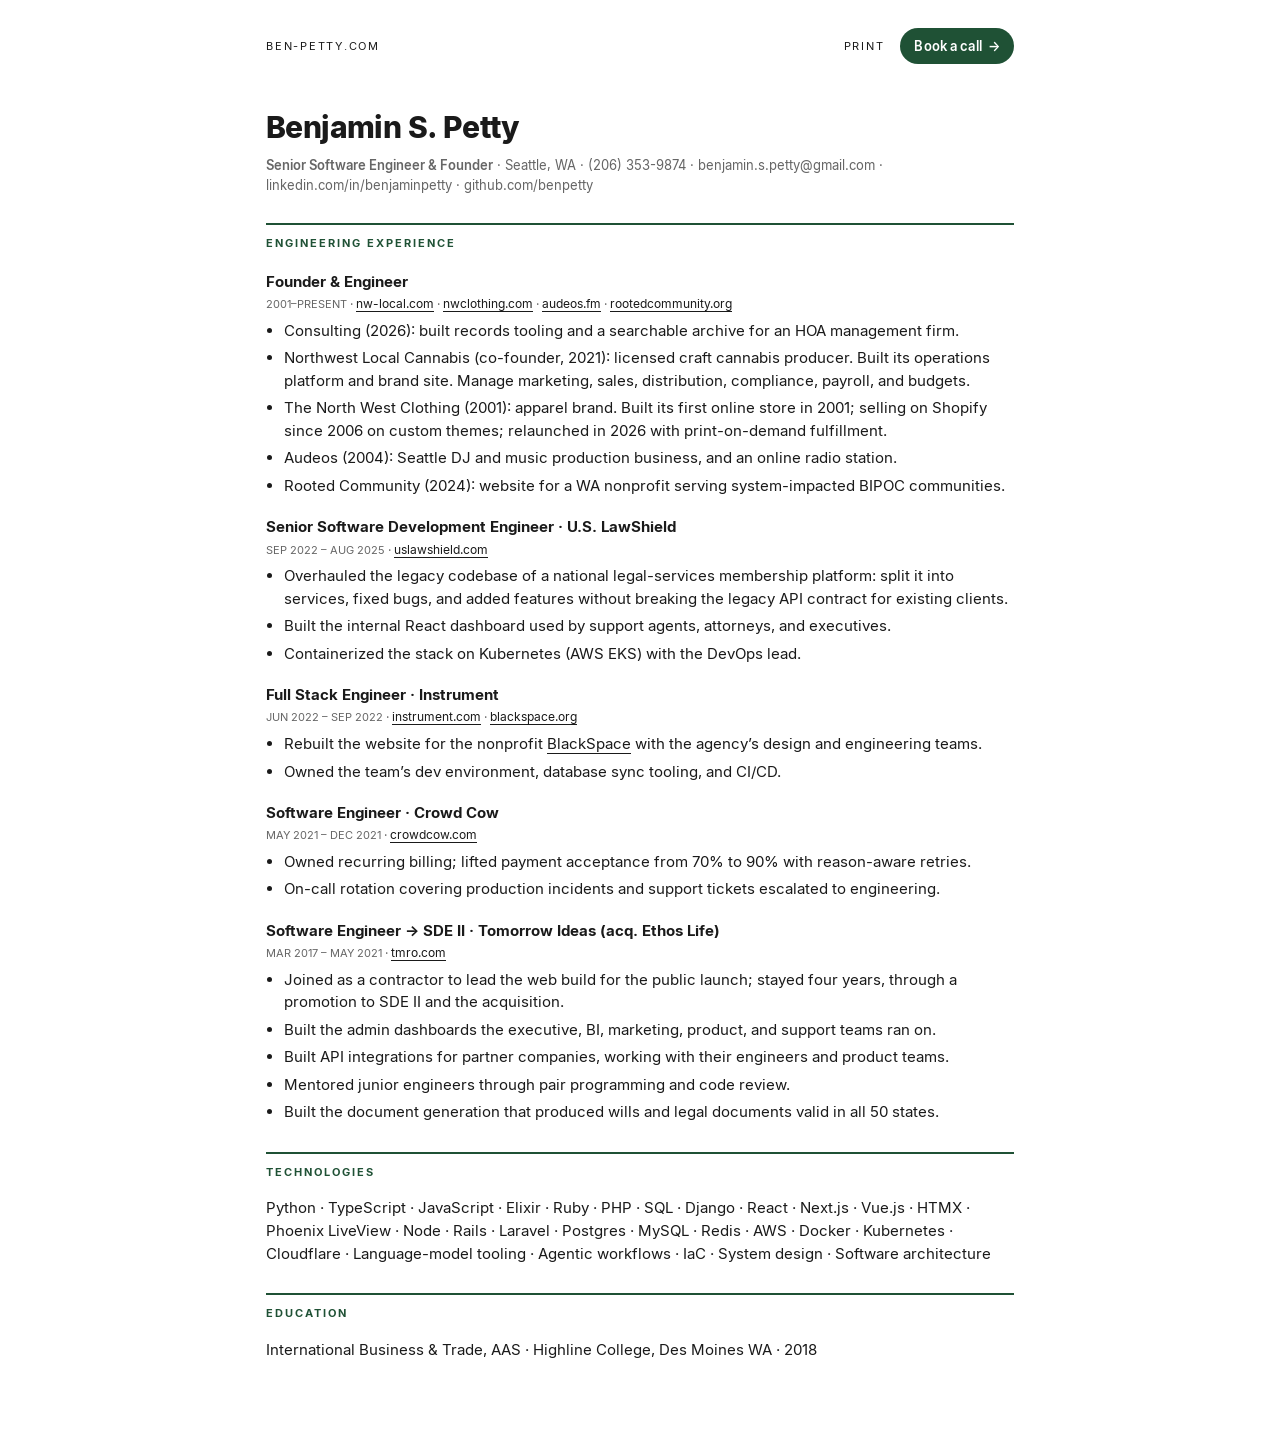
==== index.html @ d28b22ce "chore: deploy from ben-petty.com@0de0286" ====
<!DOCTYPE html>
<html lang="en">
<head>
  <meta charset="UTF-8">
  <meta name="viewport" content="width=device-width, initial-scale=1">

  <title>Benjamin S. Petty — Senior Software Engineer & Founder</title>
  <meta name="description" content="Senior software engineer and founder. Shipping products since 2001, on engineering teams since 2017. Open to senior engineering roles and contract/fractional engagements. Building four independent Pacific Northwest brands: Audeos.fm, Northwest Local Cannabis, The North West Clothing, Rooted Community.">
  <meta name="author" content="Benjamin S. Petty">

  <link rel="canonical" href="https://ben-petty.com/">
  <meta name="theme-color" content="#1f5135">

  <!-- Open Graph (Facebook, LinkedIn, Slack, iMessage, Discord) -->
  <meta property="og:type" content="profile">
  <meta property="og:url" content="https://ben-petty.com/">
  <meta property="og:site_name" content="ben-petty.com">
  <meta property="og:title" content="Benjamin S. Petty — Senior Software Engineer & Founder">
  <meta property="og:description" content="Senior software engineer and founder. Shipping products since 2001, on engineering teams since 2017. Open to senior engineering roles and contract/fractional engagements. Previously Tomorrow Ideas (acq. Ethos Life), Crowd Cow, U.S. LawShield.">
  <meta property="og:image" content="https://ben-petty.com/og-image.png">
  <meta property="og:image:width" content="1200">
  <meta property="og:image:height" content="630">
  <meta property="og:image:alt" content="Benjamin S. Petty — Senior Software Engineer & Founder · Pacific Northwest. Audeos.fm, Northwest Local Cannabis, The North West Clothing, Rooted Community.">
  <meta property="profile:first_name" content="Benjamin">
  <meta property="profile:last_name" content="Petty">

  <!-- Twitter Card -->
  <meta name="twitter:card" content="summary_large_image">
  <meta name="twitter:title" content="Benjamin S. Petty — Senior Software Engineer & Founder">
  <meta name="twitter:description" content="Senior software engineer and founder. Shipping products since 2001, on engineering teams since 2017. Open to senior engineering roles and contract/fractional engagements.">
  <meta name="twitter:image" content="https://ben-petty.com/og-image.png">
  <meta name="twitter:image:alt" content="Benjamin S. Petty — Senior Software Engineer & Founder · Pacific Northwest.">

  <!-- Favicon -->
  <link rel="icon" type="image/svg+xml" href="favicon.svg">

  <link rel="stylesheet" href="/styles.css?v=c941eceea791">

  <!-- JSON-LD Person schema -->
  <script type="application/ld+json">
  {
    "@context": "https://schema.org",
    "@type": "Person",
    "name": "Benjamin S. Petty",
    "alternateName": "Benny Petty",
    "url": "https://ben-petty.com/",
    "image": "https://ben-petty.com/og-image.png",
    "jobTitle": "Senior Software Engineer",
    "address": { "@type": "PostalAddress", "addressLocality": "Seattle", "addressRegion": "WA", "addressCountry": "US" },
    "sameAs": [
      "https://linkedin.com/in/benjaminpetty",
      "https://github.com/benpetty",
      "https://cal.com/benpetty",
      "https://audeos.com",
      "https://nw-local.com",
      "https://nwclothing.com",
      "https://rootedcommunity.org"
    ]
  }
  </script>
</head>
<body>

<div class="nav-row">
  <span><a href="/">ben-petty.com</a></span>
  <span class="nav-links">
    <a href="#" onclick="event.preventDefault(); window.print();">Print</a>
    <a class="cta" href="https://cal.com/benpetty">Book a call <span aria-hidden="true">→</span></a>
  </span>
</div>

<main id="resume">
<article class="resume">
<h1 id="benjamin-s.-petty">Benjamin S. Petty</h1>
<p><strong>Senior Software Engineer &amp; Founder</strong> · Seattle,
WA · (206) 353-9874 · benjamin.s.petty@gmail.com ·
linkedin.com/in/benjaminpetty · github.com/benpetty</p>
<h2 id="engineering-experience">Engineering Experience</h2>
<h3 id="founder-engineer-2001present">Founder &amp; Engineer</h3>
<div class="entry-links">
<p><span class="entry-date">2001–Present</span> · <a
href="https://nw-local.com">nw-local.com</a> · <a
href="https://nwclothing.com">nwclothing.com</a> · <a
href="https://audeos.fm">audeos.fm</a> · <a
href="https://rootedcommunity.org">rootedcommunity.org</a></p>
</div>
<ul>
<li>Consulting (2026): built records tooling and a searchable archive
for an HOA management firm.</li>
<li>Northwest Local Cannabis (co-founder, 2021): licensed craft cannabis
producer. Built its operations platform and brand site. Manage
marketing, sales, distribution, compliance, payroll, and budgets.</li>
<li>The North West Clothing (2001): apparel brand. Built its first
online store in 2001; selling on Shopify since 2006 on custom themes;
relaunched in 2026 with print-on-demand fulfillment.</li>
<li>Audeos (2004): Seattle DJ and music production business, and an
online radio station.</li>
<li>Rooted Community (2024): website for a WA nonprofit serving
system-impacted BIPOC communities.</li>
</ul>
<h3
id="senior-software-development-engineer-u.s.-lawshield-sep-2022-aug-2025">Senior
Software Development Engineer · U.S. LawShield</h3>
<div class="entry-links">
<p><span class="entry-date">Sep 2022 – Aug 2025</span> · <a
href="https://uslawshield.com">uslawshield.com</a></p>
</div>
<ul>
<li>Overhauled the legacy codebase of a national legal-services
membership platform: split it into services, fixed bugs, and added
features without breaking the legacy API contract for existing
clients.</li>
<li>Built the internal React dashboard used by support agents,
attorneys, and executives.</li>
<li>Containerized the stack on Kubernetes (AWS EKS) with the DevOps
lead.</li>
</ul>
<h3 id="full-stack-engineer-instrument-jun-2022-sep-2022">Full Stack
Engineer · Instrument</h3>
<div class="entry-links">
<p><span class="entry-date">Jun 2022 – Sep 2022</span> · <a
href="https://instrument.com">instrument.com</a> · <a
href="https://blackspace.org/">blackspace.org</a></p>
</div>
<ul>
<li>Rebuilt the website for the nonprofit <a
href="https://blackspace.org/">BlackSpace</a> with the agency’s design
and engineering teams.</li>
<li>Owned the team’s dev environment, database sync tooling, and
CI/CD.</li>
</ul>
<h3 id="software-engineer-crowd-cow-may-2021-dec-2021">Software
Engineer · Crowd Cow</h3>
<div class="entry-links">
<p><span class="entry-date">May 2021 – Dec 2021</span> · <a
href="https://crowdcow.com">crowdcow.com</a></p>
</div>
<ul>
<li>Owned recurring billing; lifted payment acceptance from 70% to 90%
with reason-aware retries.</li>
<li>On-call rotation covering production incidents and support tickets
escalated to engineering.</li>
</ul>
<h3
id="software-engineer-sde-ii-tomorrow-ideas-acq.-ethos-life-mar-2017-may-2021">Software
Engineer → SDE II · Tomorrow Ideas (acq. Ethos Life)</h3>
<div class="entry-links">
<p><span class="entry-date">Mar 2017 – May 2021</span> · <a
href="https://tmro.com">tmro.com</a></p>
</div>
<ul>
<li>Joined as a contractor to lead the web build for the public launch;
stayed four years, through a promotion to SDE II and the
acquisition.</li>
<li>Built the admin dashboards the executive, BI, marketing, product,
and support teams ran on.</li>
<li>Built API integrations for partner companies, working with their
engineers and product teams.</li>
<li>Mentored junior engineers through pair programming and code
review.</li>
<li>Built the document generation that produced wills and legal
documents valid in all 50 states.</li>
</ul>
<h2 id="technologies">Technologies</h2>
<p>Python · TypeScript · JavaScript · Elixir · Ruby · PHP · SQL ·
Django · React · Next.js · Vue.js · HTMX · Phoenix LiveView · Node ·
Rails · Laravel · Postgres · MySQL · Redis · AWS · Docker · Kubernetes ·
Cloudflare · Language-model tooling · Agentic workflows · IaC · System
design · Software architecture</p>
<h2 id="education">Education</h2>
<p>International Business &amp; Trade, AAS · Highline College, Des
Moines WA · 2018</p>
</article>

</main>

</body>
</html>
---- styles.css ----
/* render/styles.css */

@font-face {
  font-family: 'Inter';
  font-style: normal;
  font-weight: 400;
  font-display: block;
  src: url('fonts/Inter-Regular.woff2') format('woff2');
}
@font-face {
  font-family: 'Inter';
  font-style: normal;
  font-weight: 600;
  font-display: block;
  src: url('fonts/Inter-SemiBold.woff2') format('woff2');
}
@font-face {
  font-family: 'Inter';
  font-style: normal;
  font-weight: 700;
  font-display: block;
  src: url('fonts/Inter-Bold.woff2') format('woff2');
}
@font-face {
  font-family: 'Inter';
  font-style: normal;
  font-weight: 800;
  font-display: block;
  src: url('fonts/Inter-ExtraBold.woff2') format('woff2');
}
@font-face {
  font-family: 'Inter';
  font-style: italic;
  font-weight: 400;
  font-display: block;
  src: url('fonts/Inter-Italic.woff2') format('woff2');
}
@font-face {
  font-family: 'Fraunces';
  font-style: normal;
  font-weight: 100 900;
  font-display: block;
  src: url('fonts/Fraunces-Variable.woff2') format('woff2');
}

:root {
  --accent: #1f5135;
  --ink: #1a1a1a;
  --muted: #666;
  --rule: #e5e5e5;
  --bg: #fff;
  /* Chosen so screen lines break where printed lines do. Print sets 10.25pt
     (13.67px) text in a 682px column, 49.9em per line; at the 15px screen body
     size that is 748.5px of text, plus .resume's 36px side padding (border-box).
     Change it together with the print font size or the @page margins. */
  --max-width: 820px;
  --font-sans: 'Inter', system-ui, -apple-system, sans-serif;
  --font-serif: 'Fraunces', Georgia, serif;
}

* { box-sizing: border-box; }

html { -webkit-font-smoothing: antialiased; }

body {
  margin: 0;
  font-family: var(--font-sans);
  font-size: 15px;
  line-height: 1.55;
  color: var(--ink);
  background: var(--bg);
  text-rendering: optimizeLegibility;
  font-feature-settings: 'kern' 1;
  font-kerning: normal;
}

a { color: var(--ink); text-decoration: none; border-bottom: 1px solid currentColor; }
a:hover { color: var(--accent); }

/* ─── HUB: nav ────────────────────────────────────── */

.nav-row {
  max-width: var(--max-width);
  margin: 0 auto;
  padding: 28px 36px 0;
  display: flex;
  justify-content: space-between;
  align-items: center;
  font-size: 11px;
  text-transform: uppercase;
  letter-spacing: 0.16em;
  color: var(--muted);
}
.nav-row a { border-bottom: none; }
.nav-row a:hover { color: var(--accent); }
.nav-links {
  display: inline-flex;
  align-items: center;
  gap: 6px;
  flex-wrap: wrap;
  justify-content: flex-end;
}

/* The hub's call to action, the pill at the end of the nav row. */
.nav-row .cta {
  display: inline-flex;
  align-items: center;
  gap: 6px;
  margin-left: 10px;
  background: var(--accent);
  color: #fff;
  padding: 8px 14px;
  border-radius: 999px;
  font-size: 13px;
  font-weight: 600;
  text-transform: none;
  letter-spacing: 0.01em;
  transition: background 0.15s, transform 0.15s;
}
.nav-row .cta:hover {
  background: #163826;
  color: #fff;
  transform: translateY(-1px);
}

/* ─── RESUME body ─────────────────────────────────── */

.resume {
  max-width: var(--max-width);
  margin: 0 auto;
  padding: 40px 36px 64px;
}
.resume h1 {
  font-weight: 800;
  font-size: 30px;
  letter-spacing: -0.02em;
  margin: 0 0 4px;
}
.resume h1 + p { margin: 0 0 4px; color: var(--muted); font-size: 13px; }
.resume hr { border: none; border-top: 1px solid var(--rule); margin: 22px 0; }
.resume h2 {
  font-size: 11px;
  text-transform: uppercase;
  letter-spacing: 0.18em;
  font-weight: 700;
  color: var(--accent);
  border-top: 2px solid var(--accent);
  padding-top: 10px;
  margin: 28px 0 14px;
  /* Block, not inline-block: the border-top is the section divider, so the
     element must span the column rather than shrink-wrap its own text. */
  display: block;
}
.resume h3 { font-size: 15px; font-weight: 700; margin: 18px 0 2px; }
/* A job's dates, moved from its heading to the front of the link line by
   render/entry-dates.lua. No letter spacing: tracked caps split into single
   letters in PDF text extraction. */
.resume .entry-date {
  font-size: 11px;
  text-transform: uppercase;
  letter-spacing: 0;
}
/* Entries read heading / links / blurb, and the link line is optional. The
   heading, the link line, and (in Selected Work) the stack line form one tight
   header block, each 2px under the last, with the prose hugging it.

   Both metadata lines are matched by content, never by position, because the
   optional link line shifts every following paragraph by one: `h3 + p` styled
   the blurb as a caption in entries without a link line, and `h3 + p + p` put
   15px above the prose in one entry and 2px in the rest. The link line gets its
   class from render/entry-links.lua; the stack line is a paragraph whose only
   child is an em. */
.resume .entry-links p { margin: 0 0 2px; color: var(--muted); font-size: 12px; }
.resume .entry-links + p { margin-top: 0; }
.resume p:has(> em:only-child) { margin: 0 0 2px; }
.resume p:has(> em:only-child) + p { margin-top: 0; }
.resume p em { color: var(--muted); font-style: italic; font-size: 12.5px; }
.resume ul { padding-left: 18px; margin: 6px 0 12px; }
.resume li { margin-bottom: 5px; line-height: 1.5; }
.resume strong { font-weight: 600; }
.resume code {
  font-family: 'SF Mono', SFMono-Regular, Menlo, Consolas, 'Liberation Mono', monospace;
  font-size: 0.86em;
  font-weight: 500;
  background: #f1f1ec;
  padding: 1px 5px;
  border-radius: 3px;
  color: var(--ink);
  letter-spacing: -0.01em;
}

/* ─── PRINT ───────────────────────────────────────── */

@media print {
  @page { size: letter; margin: 0.55in 0.7in; }
  body { font-size: 10.25pt; line-height: 1.4; widows: 3; orphans: 3; -webkit-print-color-adjust: exact; print-color-adjust: exact; }
  .nav-row { display: none !important; }
  .resume { padding: 0; max-width: none; }
  /* Negative tracking on the name makes PDF text extractors (ATS parsers)
     drop the word spaces — "Benjamin S.Petty". Print at natural spacing. */
  .resume h1 { font-size: 22pt; margin-bottom: 3pt; letter-spacing: 0; }
  /* The hub resume is a one-page artifact (and /extended's page 1), so the
     spacing is tight enough for a full page of content to clear a single
     sheet. */
  .resume h1 + p { margin: 0 0 2pt; }
  /* Wide tracking makes PDF text extractors that infer word breaks from glyph
     gaps (Apple PDFKit, which Preview copies with) read "E N G I N E E R I N G",
     so an ATS may miss the section names. Print untracked, like the name. */
  .resume h2 { font-size: 9pt; margin: 6.5pt 0 3pt; letter-spacing: 0; }
  .resume h3 { font-size: 11.5pt; margin: 4pt 0 2pt; }
  .resume hr { margin: 3pt 0; }
  .resume p { margin: 1.25pt 0; }
  .resume ul { margin: 2pt 0 2pt; }
  .resume li { font-size: 10.25pt; margin-bottom: 0.4pt; line-height: 1.42; }
  /* A resume can force its detail section onto a fresh sheet with a pandoc
     heading attribute: `## Heading {.page-break}`. The build measures
     segments with PAGE_BREAK_SELECTOR in render/lib/print-segments.mjs; a
     test keeps it equal to this rule. */
  .resume .page-break { break-before: page; }
  a { color: inherit; border-bottom: none; }
  h2, h3 { break-after: avoid; }
  ul { break-inside: avoid-column; }
}
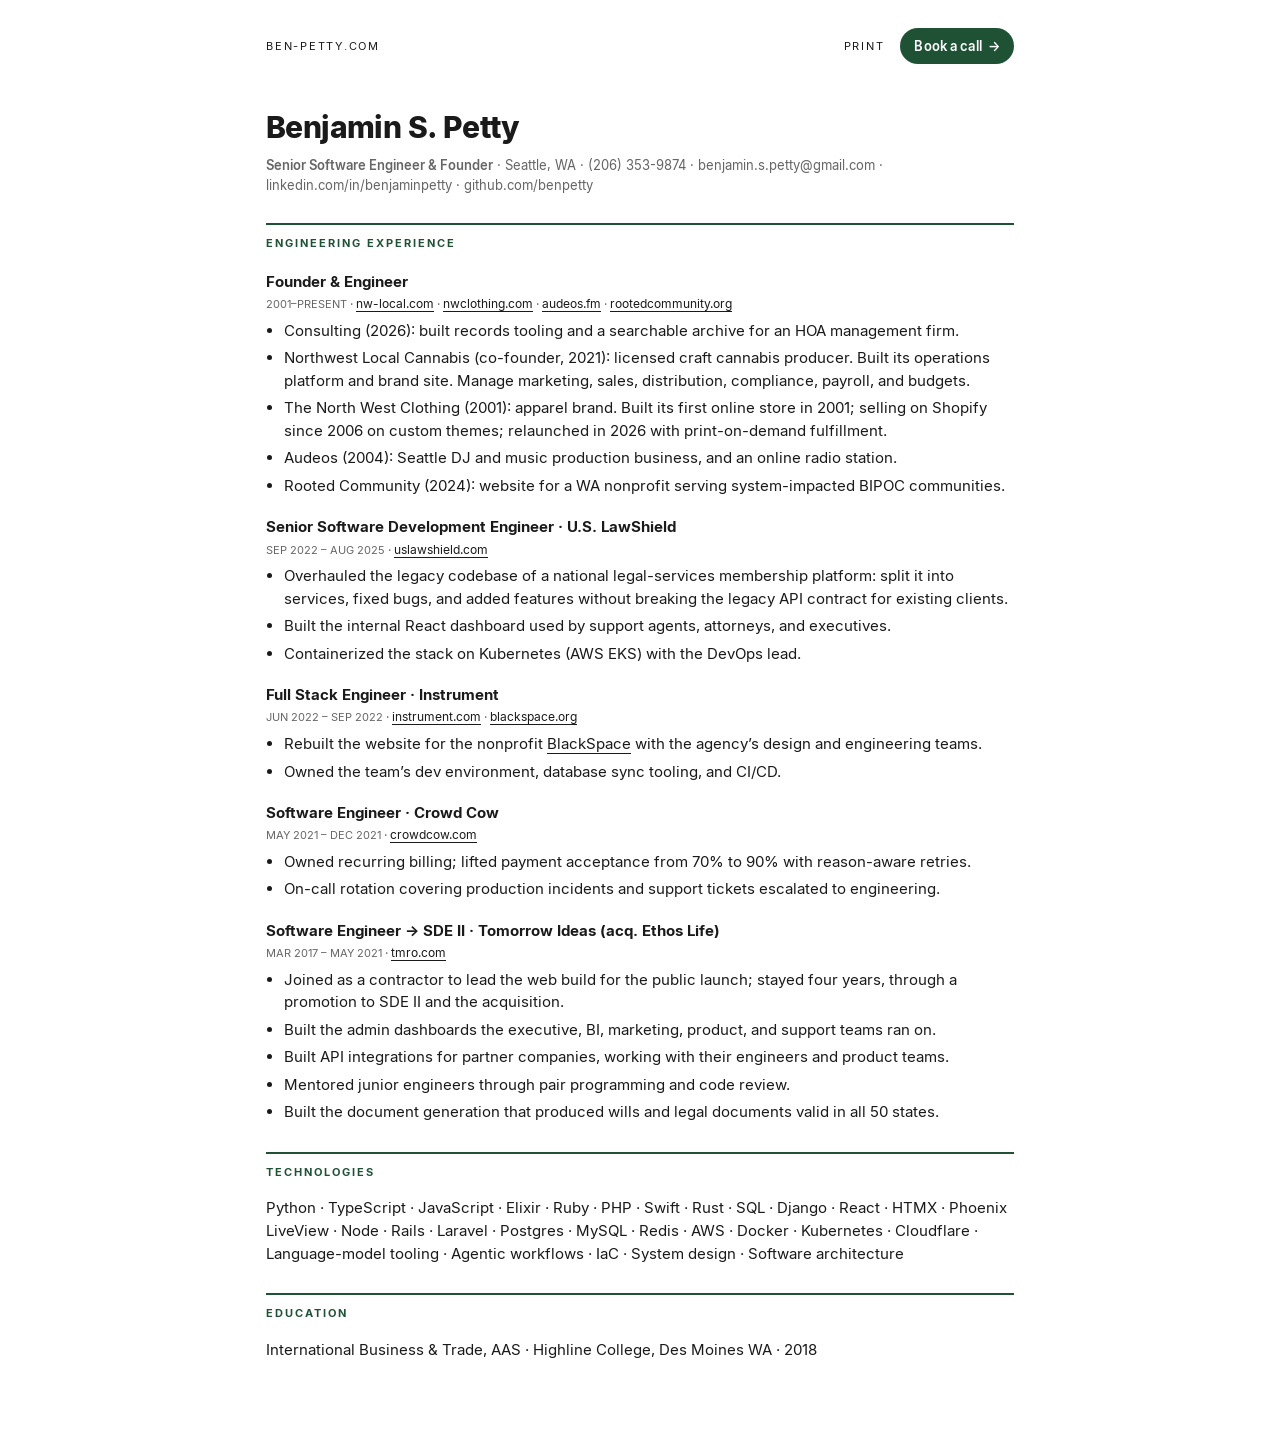
==== commit 2d929dec: "chore: deploy from ben-petty.com@68e0f19" ====
--- a/index.html
+++ b/index.html
@@ -162,9 +162,9 @@
 documents valid in all 50 states.</li>
 </ul>
 <h2 id="technologies">Technologies</h2>
-<p>Python · TypeScript · JavaScript · Elixir · Ruby · PHP · SQL ·
-Django · React · Next.js · Vue.js · HTMX · Phoenix LiveView · Node ·
-Rails · Laravel · Postgres · MySQL · Redis · AWS · Docker · Kubernetes ·
+<p>Python · TypeScript · JavaScript · Elixir · Ruby · PHP · Swift ·
+Rust · SQL · Django · React · HTMX · Phoenix LiveView · Node · Rails ·
+Laravel · Postgres · MySQL · Redis · AWS · Docker · Kubernetes ·
 Cloudflare · Language-model tooling · Agentic workflows · IaC · System
 design · Software architecture</p>
 <h2 id="education">Education</h2>
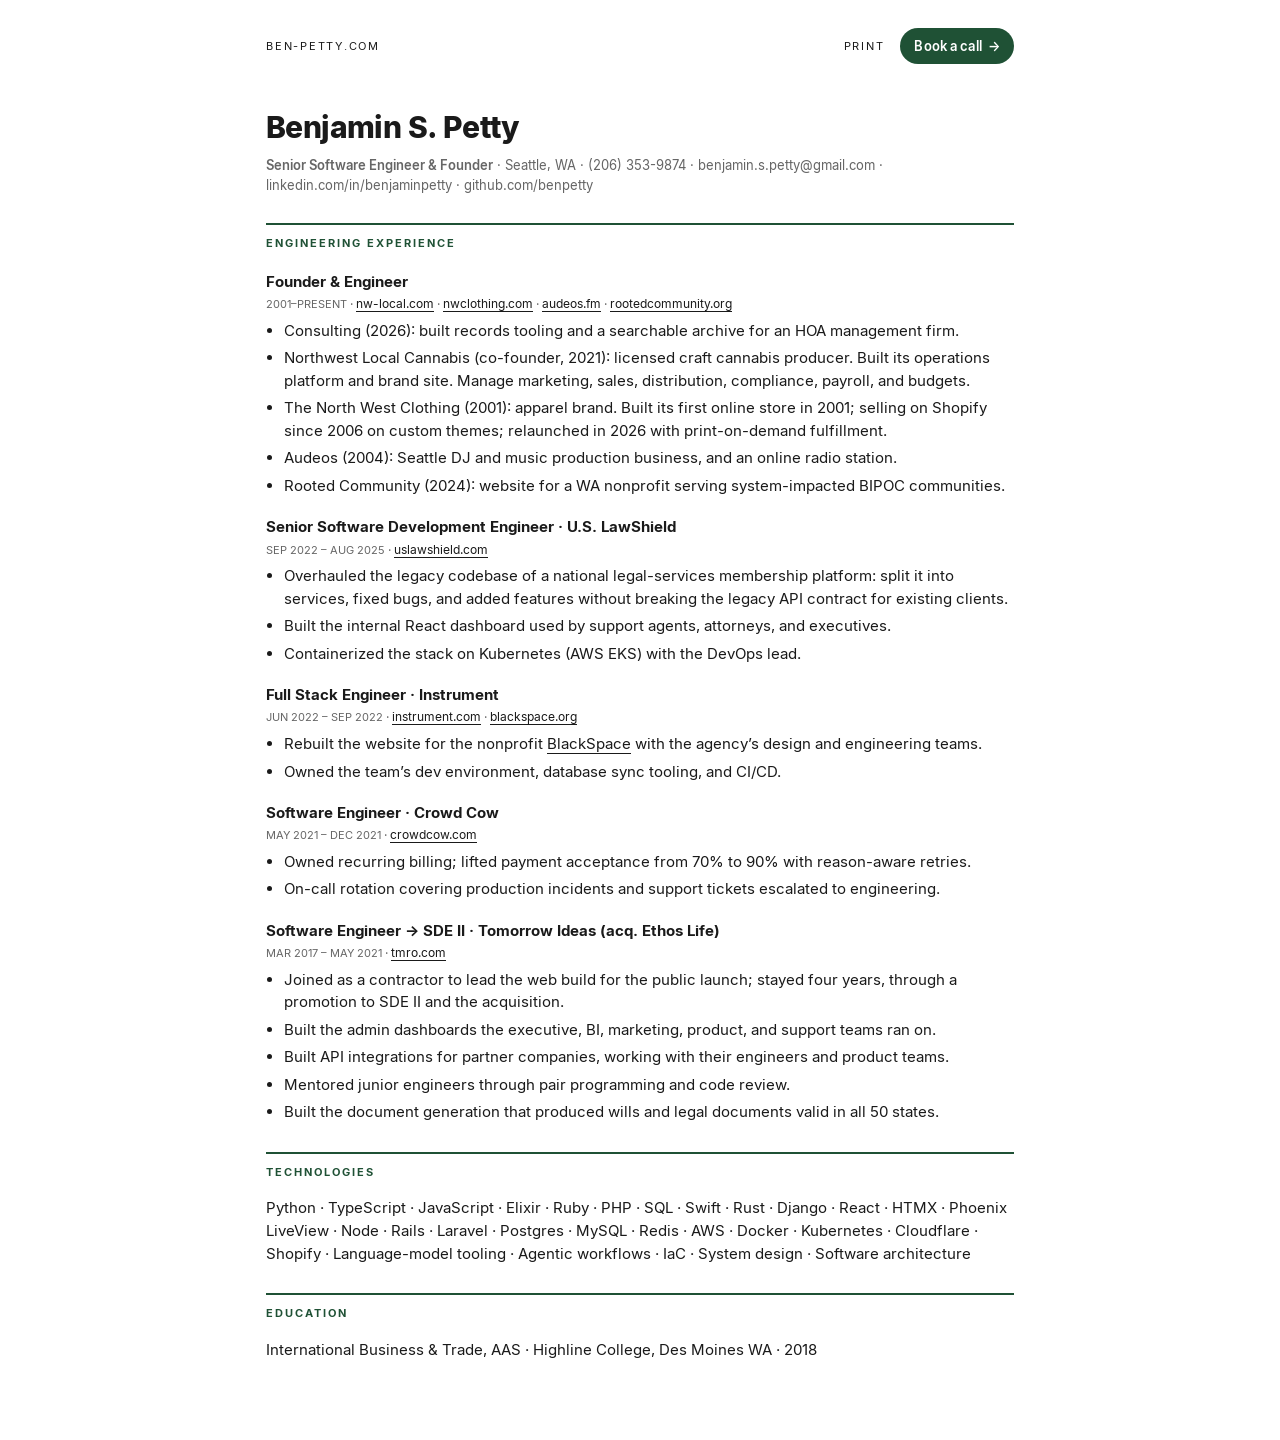
==== commit a02bd42a: "chore: deploy from ben-petty.com@2544a5f" ====
--- a/index.html
+++ b/index.html
@@ -162,11 +162,11 @@
 documents valid in all 50 states.</li>
 </ul>
 <h2 id="technologies">Technologies</h2>
-<p>Python · TypeScript · JavaScript · Elixir · Ruby · PHP · Swift ·
-Rust · SQL · Django · React · HTMX · Phoenix LiveView · Node · Rails ·
+<p>Python · TypeScript · JavaScript · Elixir · Ruby · PHP · SQL ·
+Swift · Rust · Django · React · HTMX · Phoenix LiveView · Node · Rails ·
 Laravel · Postgres · MySQL · Redis · AWS · Docker · Kubernetes ·
-Cloudflare · Language-model tooling · Agentic workflows · IaC · System
-design · Software architecture</p>
+Cloudflare · Shopify · Language-model tooling · Agentic workflows ·
+IaC · System design · Software architecture</p>
 <h2 id="education">Education</h2>
 <p>International Business &amp; Trade, AAS · Highline College, Des
 Moines WA · 2018</p>
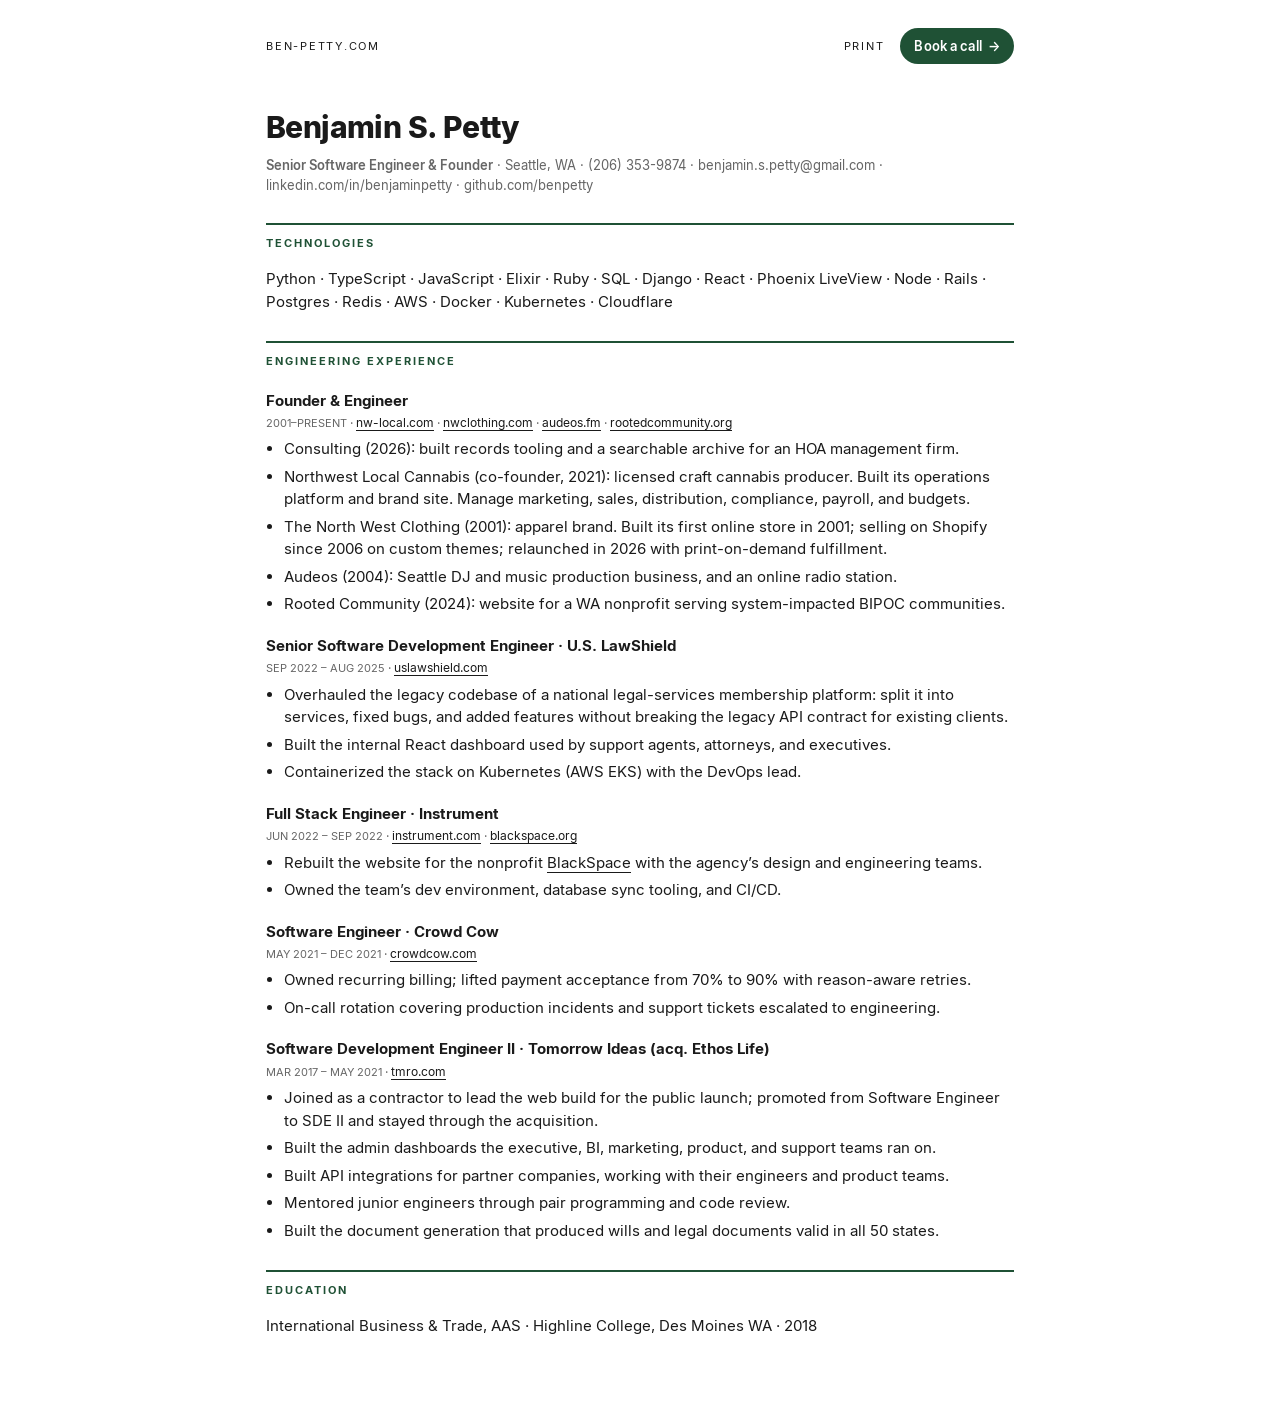
==== commit 8f7fb829: "chore: deploy from ben-petty.com@59b6743" ====
--- a/index.html
+++ b/index.html
@@ -75,6 +75,10 @@
 <p><strong>Senior Software Engineer &amp; Founder</strong> · Seattle,
 WA · (206) 353-9874 · benjamin.s.petty@gmail.com ·
 linkedin.com/in/benjaminpetty · github.com/benpetty</p>
+<h2 id="technologies">Technologies</h2>
+<p>Python · TypeScript · JavaScript · Elixir · Ruby · SQL · Django ·
+React · Phoenix LiveView · Node · Rails · Postgres · Redis · AWS ·
+Docker · Kubernetes · Cloudflare</p>
 <h2 id="engineering-experience">Engineering Experience</h2>
 <h3 id="founder-engineer-2001present">Founder &amp; Engineer</h3>
 <div class="entry-links">
@@ -142,15 +146,15 @@
 escalated to engineering.</li>
 </ul>
 <h3
-id="software-engineer-sde-ii-tomorrow-ideas-acq.-ethos-life-mar-2017-may-2021">Software
-Engineer → SDE II · Tomorrow Ideas (acq. Ethos Life)</h3>
+id="software-development-engineer-ii-tomorrow-ideas-acq.-ethos-life-mar-2017-may-2021">Software
+Development Engineer II · Tomorrow Ideas (acq. Ethos Life)</h3>
 <div class="entry-links">
 <p><span class="entry-date">Mar 2017 – May 2021</span> · <a
 href="https://tmro.com">tmro.com</a></p>
 </div>
 <ul>
 <li>Joined as a contractor to lead the web build for the public launch;
-stayed four years, through a promotion to SDE II and the
+promoted from Software Engineer to SDE II and stayed through the
 acquisition.</li>
 <li>Built the admin dashboards the executive, BI, marketing, product,
 and support teams ran on.</li>
@@ -161,12 +165,6 @@
 <li>Built the document generation that produced wills and legal
 documents valid in all 50 states.</li>
 </ul>
-<h2 id="technologies">Technologies</h2>
-<p>Python · TypeScript · JavaScript · Elixir · Ruby · PHP · SQL ·
-Swift · Rust · Django · React · HTMX · Phoenix LiveView · Node · Rails ·
-Laravel · Postgres · MySQL · Redis · AWS · Docker · Kubernetes ·
-Cloudflare · Shopify · Language-model tooling · Agentic workflows ·
-IaC · System design · Software architecture</p>
 <h2 id="education">Education</h2>
 <p>International Business &amp; Trade, AAS · Highline College, Des
 Moines WA · 2018</p>
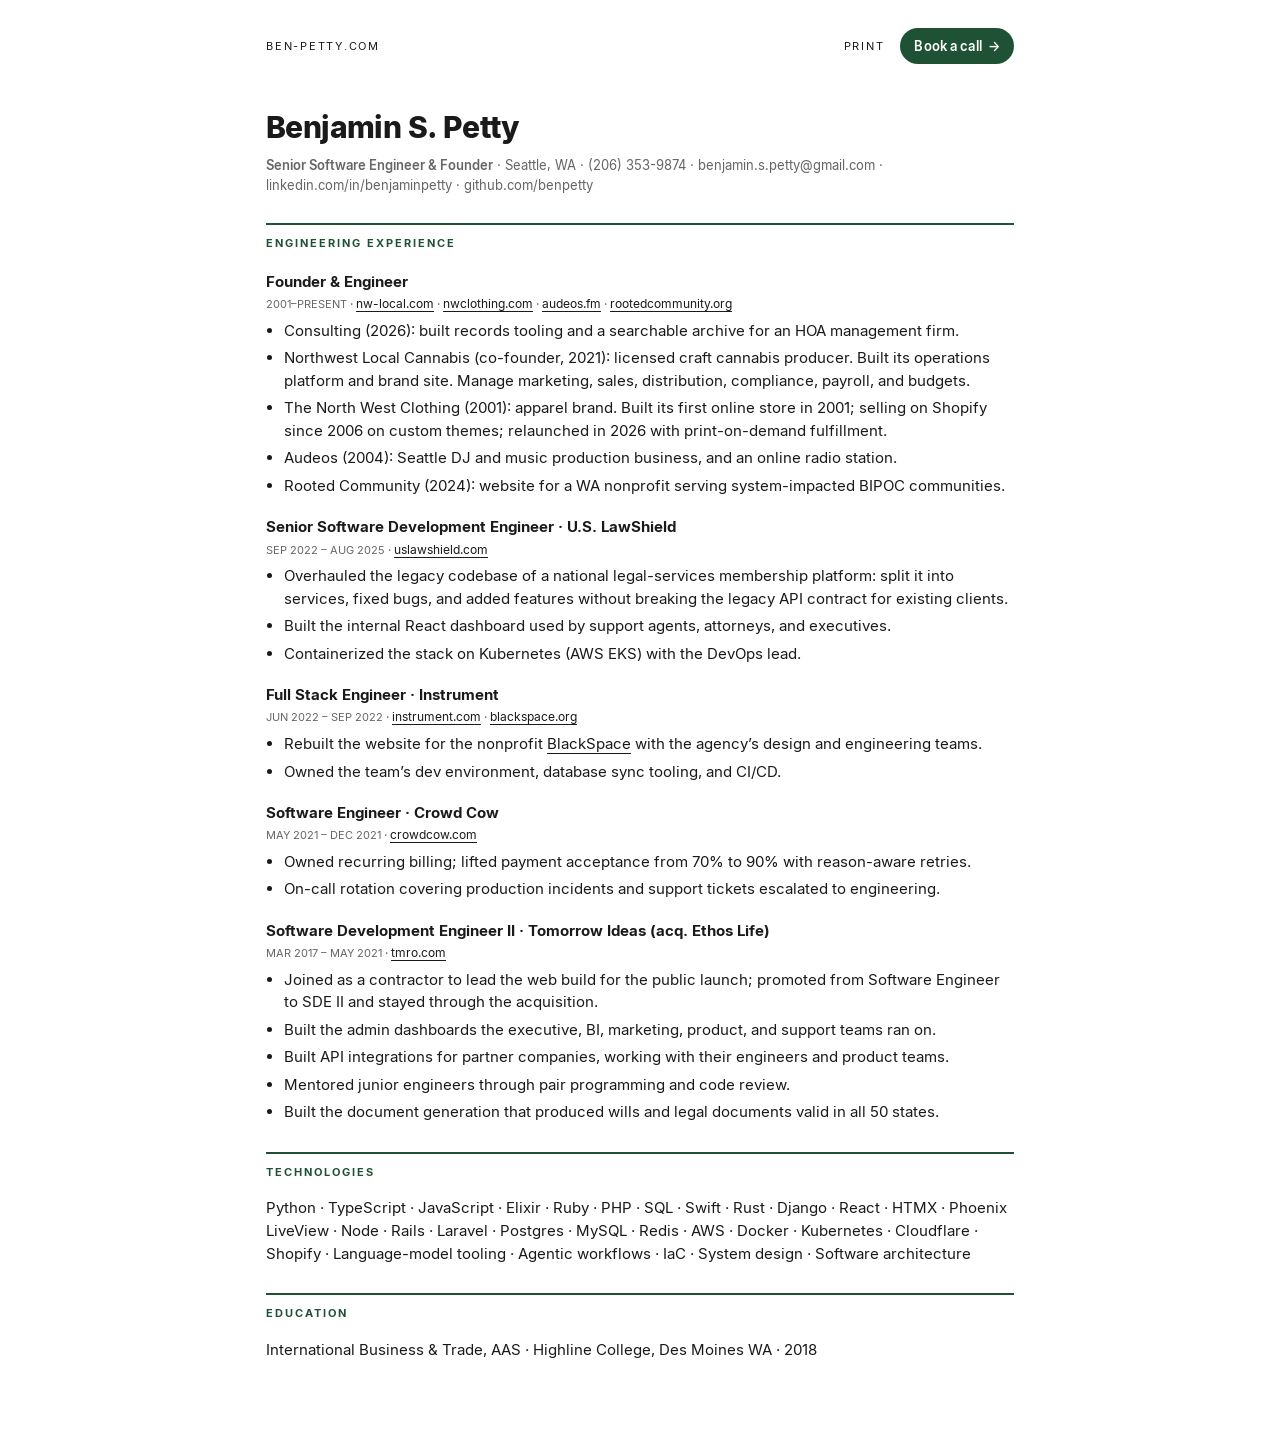
==== commit 9bcd1218: "chore: deploy from ben-petty.com@ae64039" ====
--- a/index.html
+++ b/index.html
@@ -75,10 +75,6 @@
 <p><strong>Senior Software Engineer &amp; Founder</strong> · Seattle,
 WA · (206) 353-9874 · benjamin.s.petty@gmail.com ·
 linkedin.com/in/benjaminpetty · github.com/benpetty</p>
-<h2 id="technologies">Technologies</h2>
-<p>Python · TypeScript · JavaScript · Elixir · Ruby · SQL · Django ·
-React · Phoenix LiveView · Node · Rails · Postgres · Redis · AWS ·
-Docker · Kubernetes · Cloudflare</p>
 <h2 id="engineering-experience">Engineering Experience</h2>
 <h3 id="founder-engineer-2001present">Founder &amp; Engineer</h3>
 <div class="entry-links">
@@ -165,6 +161,12 @@
 <li>Built the document generation that produced wills and legal
 documents valid in all 50 states.</li>
 </ul>
+<h2 id="technologies">Technologies</h2>
+<p>Python · TypeScript · JavaScript · Elixir · Ruby · PHP · SQL ·
+Swift · Rust · Django · React · HTMX · Phoenix LiveView · Node · Rails ·
+Laravel · Postgres · MySQL · Redis · AWS · Docker · Kubernetes ·
+Cloudflare · Shopify · Language-model tooling · Agentic workflows ·
+IaC · System design · Software architecture</p>
 <h2 id="education">Education</h2>
 <p>International Business &amp; Trade, AAS · Highline College, Des
 Moines WA · 2018</p>
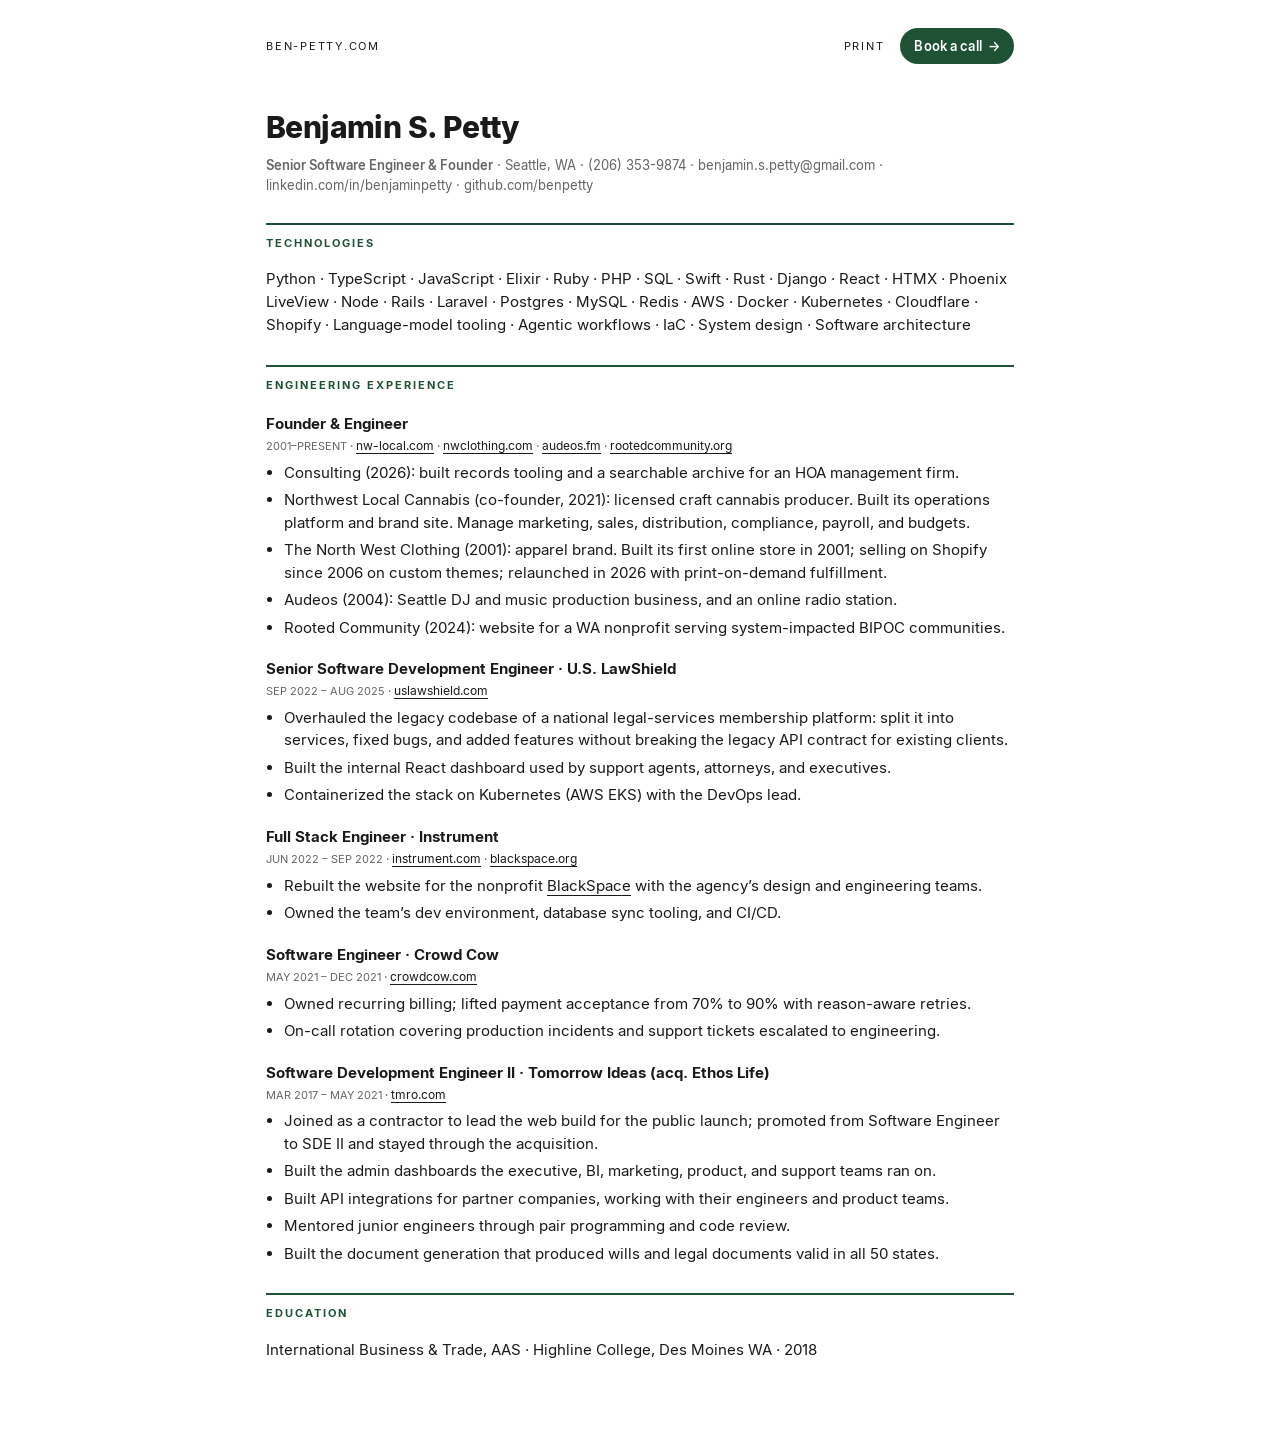
==== commit 2bf07722: "chore: deploy from ben-petty.com@a16b601" ====
--- a/index.html
+++ b/index.html
@@ -75,6 +75,12 @@
 <p><strong>Senior Software Engineer &amp; Founder</strong> · Seattle,
 WA · (206) 353-9874 · benjamin.s.petty@gmail.com ·
 linkedin.com/in/benjaminpetty · github.com/benpetty</p>
+<h2 id="technologies">Technologies</h2>
+<p>Python · TypeScript · JavaScript · Elixir · Ruby · PHP · SQL ·
+Swift · Rust · Django · React · HTMX · Phoenix LiveView · Node · Rails ·
+Laravel · Postgres · MySQL · Redis · AWS · Docker · Kubernetes ·
+Cloudflare · Shopify · Language-model tooling · Agentic workflows ·
+IaC · System design · Software architecture</p>
 <h2 id="engineering-experience">Engineering Experience</h2>
 <h3 id="founder-engineer-2001present">Founder &amp; Engineer</h3>
 <div class="entry-links">
@@ -161,12 +167,6 @@
 <li>Built the document generation that produced wills and legal
 documents valid in all 50 states.</li>
 </ul>
-<h2 id="technologies">Technologies</h2>
-<p>Python · TypeScript · JavaScript · Elixir · Ruby · PHP · SQL ·
-Swift · Rust · Django · React · HTMX · Phoenix LiveView · Node · Rails ·
-Laravel · Postgres · MySQL · Redis · AWS · Docker · Kubernetes ·
-Cloudflare · Shopify · Language-model tooling · Agentic workflows ·
-IaC · System design · Software architecture</p>
 <h2 id="education">Education</h2>
 <p>International Business &amp; Trade, AAS · Highline College, Des
 Moines WA · 2018</p>
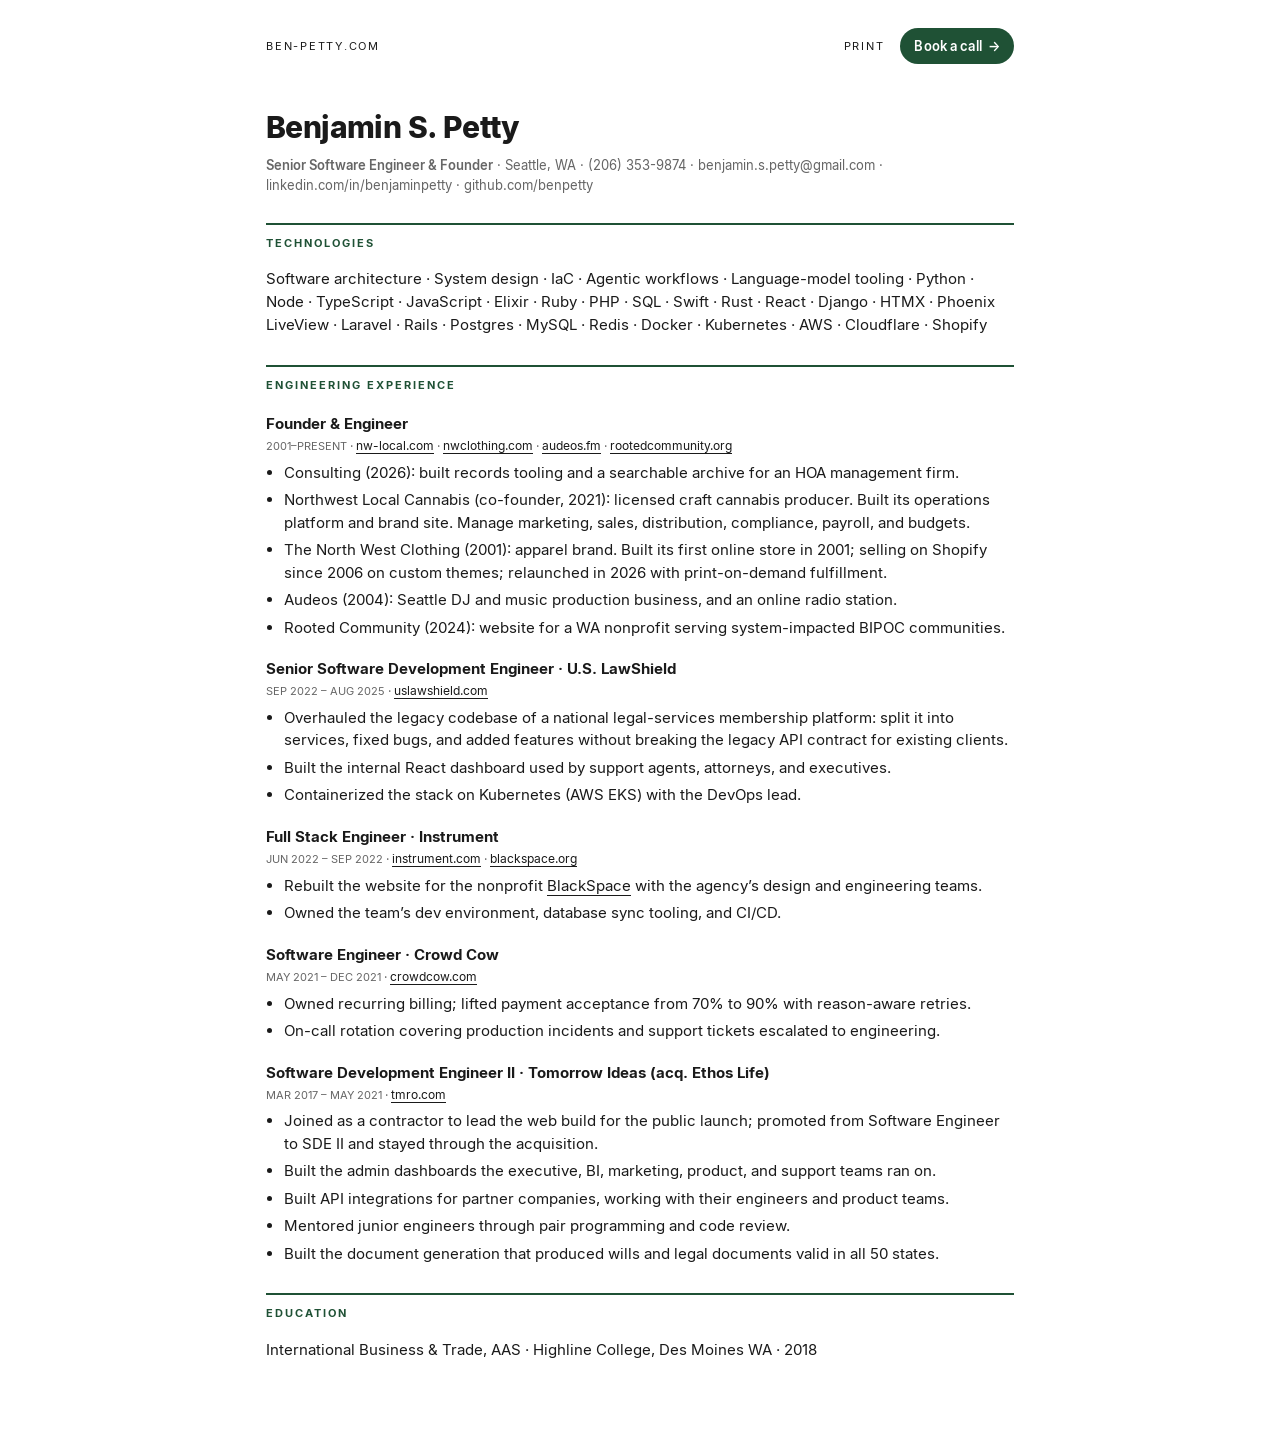
==== commit 6d176a48: "chore: deploy from ben-petty.com@e35c328" ====
--- a/index.html
+++ b/index.html
@@ -76,11 +76,11 @@
 WA · (206) 353-9874 · benjamin.s.petty@gmail.com ·
 linkedin.com/in/benjaminpetty · github.com/benpetty</p>
 <h2 id="technologies">Technologies</h2>
-<p>Python · TypeScript · JavaScript · Elixir · Ruby · PHP · SQL ·
-Swift · Rust · Django · React · HTMX · Phoenix LiveView · Node · Rails ·
-Laravel · Postgres · MySQL · Redis · AWS · Docker · Kubernetes ·
-Cloudflare · Shopify · Language-model tooling · Agentic workflows ·
-IaC · System design · Software architecture</p>
+<p>Software architecture · System design · IaC · Agentic workflows ·
+Language-model tooling · Python · Node · TypeScript · JavaScript ·
+Elixir · Ruby · PHP · SQL · Swift · Rust · React · Django · HTMX ·
+Phoenix LiveView · Laravel · Rails · Postgres · MySQL · Redis · Docker ·
+Kubernetes · AWS · Cloudflare · Shopify</p>
 <h2 id="engineering-experience">Engineering Experience</h2>
 <h3 id="founder-engineer-2001present">Founder &amp; Engineer</h3>
 <div class="entry-links">
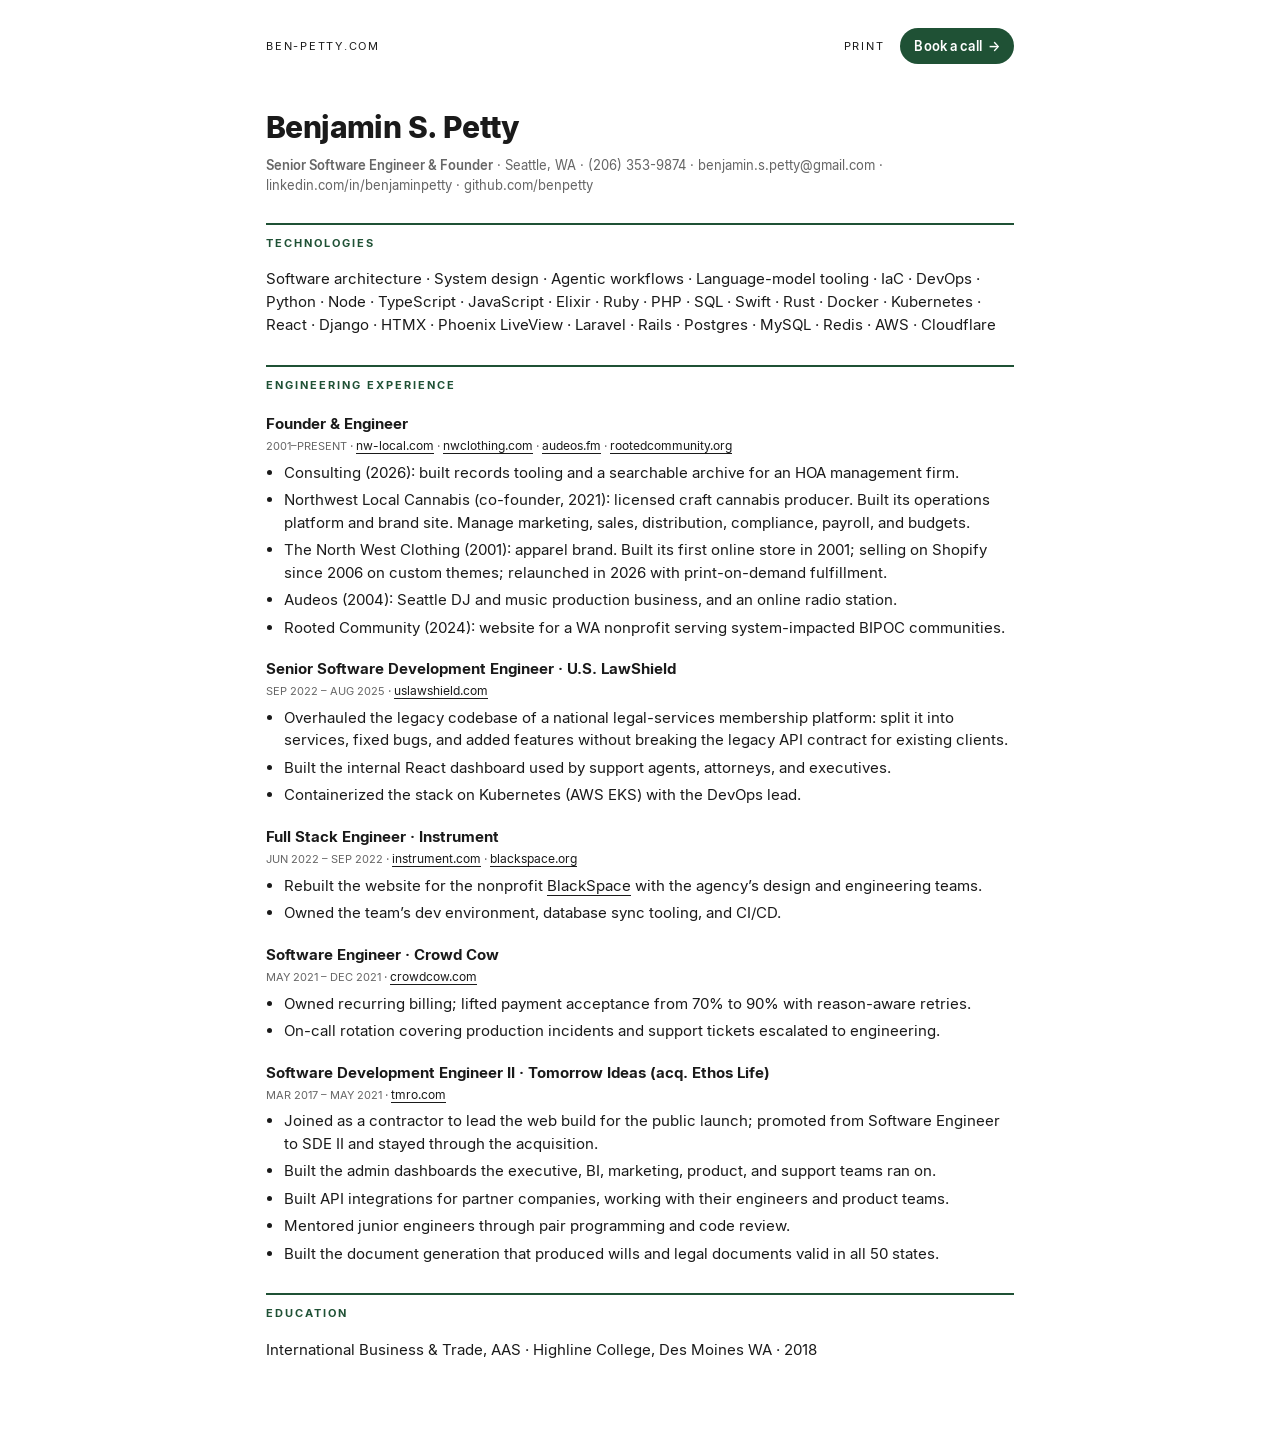
==== commit f4dc405b: "chore: deploy from ben-petty.com@811279e" ====
--- a/index.html
+++ b/index.html
@@ -76,11 +76,11 @@
 WA · (206) 353-9874 · benjamin.s.petty@gmail.com ·
 linkedin.com/in/benjaminpetty · github.com/benpetty</p>
 <h2 id="technologies">Technologies</h2>
-<p>Software architecture · System design · IaC · Agentic workflows ·
-Language-model tooling · Python · Node · TypeScript · JavaScript ·
-Elixir · Ruby · PHP · SQL · Swift · Rust · React · Django · HTMX ·
-Phoenix LiveView · Laravel · Rails · Postgres · MySQL · Redis · Docker ·
-Kubernetes · AWS · Cloudflare · Shopify</p>
+<p>Software architecture · System design · Agentic workflows ·
+Language-model tooling · IaC · DevOps · Python · Node · TypeScript ·
+JavaScript · Elixir · Ruby · PHP · SQL · Swift · Rust · Docker ·
+Kubernetes · React · Django · HTMX · Phoenix LiveView · Laravel ·
+Rails · Postgres · MySQL · Redis · AWS · Cloudflare</p>
 <h2 id="engineering-experience">Engineering Experience</h2>
 <h3 id="founder-engineer-2001present">Founder &amp; Engineer</h3>
 <div class="entry-links">
